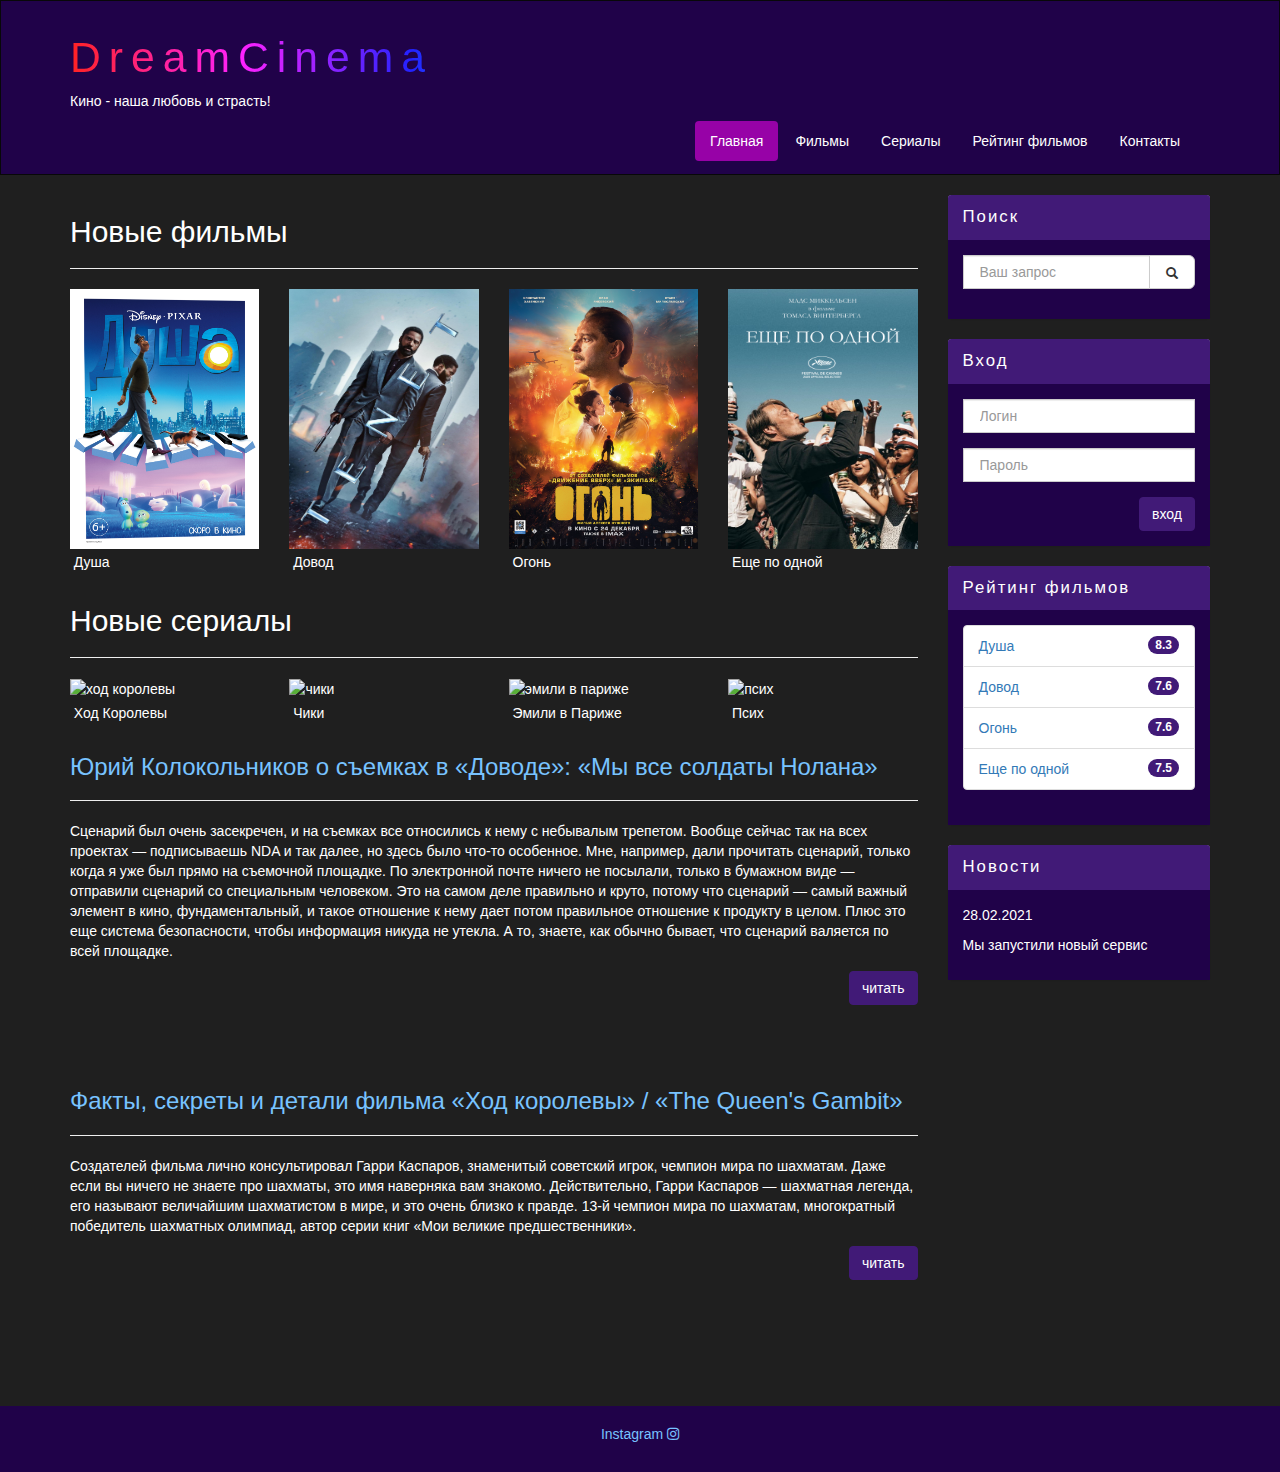
==== index.html @ dbef9700 "Init project" ====
<!DOCTYPE html>
<html lang="ru">
<head>
    <meta charset="utf-8">
    <meta http-equiv="X-UA-Compatible" content="IE=edge">
    <meta name="viewport" content="width=device-width, initial-scale=1">
    <!-- The above 3 meta tags *must* come first in the head; any other head content must come *after* these tags -->
    <title>DreamCinema bootstrap</title>
    <!-- Bootstrap -->
    <link href="assets/css/bootstrap.min.css" rel="stylesheet">
    <!-- Main Style -->
    <link href="assets/css/style.css" rel="stylesheet">
    <link href="https://cdnjs.cloudflare.com/ajax/libs/font-awesome/5.15.2/css/all.min.css" rel="stylesheet">
    <!-- HTML5 shim and Respond.js for IE8 support of HTML5 elements and media queries -->
    <!-- WARNING: Respond.js doesn't work if you view the page via file:// -->
    <!--[if lt IE 9]>
    <script src="https://oss.maxcdn.com/html5shiv/3.7.3/html5shiv.min.js"></script>
    <script src="https://oss.maxcdn.com/respond/1.4.2/respond.min.js"></script>
    <![endif]-->
</head>
<body>

<div class="container-fluid">
    <div class="row">
        <nav role="navigation" class="navbar navbar-inverse">
            <div class="container">
                <div class="navbar-header header">
                    <div class="row">
                        <div class="col-lg-12">
                            <h1><a href="#">DreamCinema</a></h1>
                            <p>Кино - наша любовь и страсть!</p>
                        </div>
                    </div>
                    <button type="button" data-target="#navbarCollapse" data-toggle="collapse" class="navbar-toggle">
                        <span class="sr-only">Toggle navigation</span>
                        <span class="icon-bar"></span>
                        <span class="icon-bar"></span>
                        <span class="icon-bar"></span>
                    </button>
                </div>
                <div id="navbarCollapse" class="collapse navbar-collapse navbar-right">
                    <ul class="nav nav-pills">
                        <li class="active"><a href="index.html">Главная</a></li>
                        <li><a href="films.html">Фильмы</a></li>
                        <li><a href="serials.html">Сериалы</a></li>
                        <li><a href="rating.html">Рейтинг фильмов</a></li>
                        <li><a href="contact.html">Контакты</a></li>
                    </ul>
                </div>
            </div>
        </nav>
    </div>
</div>

<div class="wrapper">
    <div class="container">
        <div class="row">

            <div class="col-lg-9">
                <form role="search" class="visible-xs">
                    <div class="form-group">
                        <div class="input-group">
                            <input type="search" class="form-control input-lg" placeholder="Ваш запрос">
                            <div class="input-group-btn">
                                <button class="btn btn-default btn-lg" type="submit"><i
                                        class="glyphicon glyphicon-search"></i></button>
                            </div>
                        </div>
                    </div>
                </form>

                <div class="billboard">

                    <h2>Новые фильмы</h2>
                    <hr>
                    <div class="row">
                        <div class="films_block col-lg-3 col-md-3 col-sm-3 col-xs-6">
                            <img src="assets/img/soul.png" alt="душа">
                            <div class="film_label">Душа</div>
                        </div>
                        <div class="films_block col-lg-3 col-md-3 col-sm-3 col-xs-6">
                            <img src="assets/img/dovod.jpg" alt="довод">
                            <div class="film_label">Довод</div>
                        </div>
                        <div class="films_block col-lg-3 col-md-3 col-sm-3 col-xs-6">
                            <img src="assets/img/fire.png" alt="огонь">
                            <div class="film_label">Огонь</div>
                        </div>
                        <div class="films_block col-lg-3 col-md-3 col-sm-3 col-xs-6">
                            <img src="assets/img/drunk.png" alt="еще по одной">
                            <div class="film_label">Еще по одной</div>
                        </div>
                    </div>

                    <div class="margin-8"></div>
                </div>

                <div class="billboard">

                    <h2>Новые сериалы</h2>
                    <hr>
                    <div class="row">

                        <div class="films_block col-lg-3 col-md-3 col-sm-3 col-xs-6">
                            <img src="https://avatars.mds.yandex.net/get-kinopoisk-image/1777765/c657ae89-e600-42a9-983f-6f4ee685b5b3/600x900"
                                 alt="ход королевы">
                            <div class="film_label">Ход Королевы</div>
                        </div>

                        <div class="films_block col-lg-3 col-md-3 col-sm-3 col-xs-6">
                            <img src="https://www.startfilm.ru/images/base/film/f_670888/big_startfilmru1440841.jpg"
                                 alt="чики">
                            <div class="film_label">Чики</div>
                        </div>

                        <div class="films_block col-lg-3 col-md-3 col-sm-3 col-xs-6">
                            <img src="https://avatars.mds.yandex.net/get-kinopoisk-image/1898899/3431b60d-1ff4-4e7a-a829-dd1a95e899a3/600x900"
                                 alt="эмили в париже">
                            <div class="film_label">Эмили в Париже</div>
                        </div>

                        <div class="films_block col-lg-3 col-md-3 col-sm-3 col-xs-6">
                            <img src="https://avatars.mds.yandex.net/get-kinopoisk-image/1629390/7fdfb6f0-8e21-4568-a04a-8312c1da8ebe/600x900"
                                 alt="псих">
                            <div class="film_label">Псих</div>
                        </div>
                    </div>
                    <div class="margin-8"></div>
                </div>

                <div class="article">
                    <a href="#"><h3>Юрий Колокольников о съемках в «Доводе»: «Мы все солдаты Нолана»</h3></a>
                    <hr>
                    <p>
                        Сценарий был очень засекречен, и на съемках все относились к нему с небывалым трепетом. Вообще
                        сейчас так на всех проектах — подписываешь NDA и так далее, но здесь было что-то особенное. Мне,
                        например, дали прочитать сценарий, только когда я уже был прямо на съемочной площадке. По
                        электронной почте ничего не посылали, только в бумажном виде — отправили сценарий со специальным
                        человеком. Это на самом деле правильно и круто, потому что сценарий — самый важный элемент в
                        кино,
                        фундаментальный, и такое отношение к нему дает потом правильное отношение к продукту в целом.
                        Плюс
                        это еще система безопасности, чтобы информация никуда не утекла. А то, знаете, как обычно
                        бывает,
                        что сценарий валяется по всей площадке.
                    </p>
                    <a href="#" class="btn btn-warning pull-right">читать</a>
                    <div class="margin-8 clear"></div>
                </div>

                <div class="article">
                    <a href="#"><h3>Факты, секреты и детали фильма «Ход королевы» / «The Queen's Gambit»</h3></a>
                    <hr>
                    <p>
                        Создателей фильма лично консультировал Гарри Каспаров, знаменитый советский игрок, чемпион мира
                        по
                        шахматам. Даже если вы ничего не знаете про шахматы, это имя наверняка вам знакомо.
                        Действительно,
                        Гарри Каспаров — шахматная легенда, его называют величайшим шахматистом в мире, и это очень
                        близко к
                        правде. 13-й чемпион мира по шахматам, многократный победитель шахматных олимпиад, автор серии
                        книг
                        «Мои великие предшественники».

                    </p>
                    <a href="#" class="btn btn-warning pull-right">читать</a>

                    <div class="margin-8 clear"></div>
                </div>
            </div>

            <div class="col-lg-3">
                <div class="panel panel-info hidden-xs">
                    <div class="panel-heading">
                        <div class="sidebar-header">Поиск</div>
                    </div>

                    <div class="panel-body">
                        <form role="search">
                            <div class="form-group">
                                <div class="input-group">
                                    <input type="search" class="form-control input-lg" placeholder="Ваш запрос">
                                    <div class="input-group-btn">
                                        <button class="btn btn-default btn-lg" type="submit"><i
                                                class="glyphicon glyphicon-search"></i></button>
                                    </div>
                                </div>
                            </div>
                        </form>
                    </div>
                </div>
                <div class="panel panel-info hidden-xs">
                    <div class="panel-heading">
                        <div class="sidebar-header">Вход</div>
                    </div>
                    <div class="panel-body">
                        <form role="form">
                            <div class="form-group">
                                <input type="text" class="form-control input-lg" placeholder="Логин">
                            </div>
                            <div class="form-group">
                                <input type="password" class="form-control input-lg" placeholder="Пароль">
                            </div>
                            <button type="submit" class="btn btn-warning pull-right">вход</button>
                        </form>
                    </div>
                </div>

                <div class="panel panel-info">
                    <div class="panel-heading">
                        <div class="sidebar-header">Рейтинг фильмов</div>
                    </div>
                    <div class="panel-body">
                        <ul class="list-group">

                            <li class="list-group-item list-group-warning">
                                <span class="badge">8.3</span>
                                <a href="show.html">Душа</a>
                            </li>

                            <li class="list-group-item list-group-warning">
                                <span class="badge">7.6</span>
                                <a href="#">Довод</a>
                            </li>

                            <li class="list-group-item list-group-warning">
                                <span class="badge">7.6</span>
                                <a href="#">Огонь</a>
                            </li>

                            <li class="list-group-item list-group-warning">
                                <span class="badge">7.5</span>
                                <a href="#">Еще по одной</a>
                            </li>

                        </ul>
                    </div>
                </div>

                <div class="panel panel-info">
                    <div class="panel-heading">
                        <div class="sidebar-header">Новости</div>
                    </div>
                    <div class="panel-body">
                        <p>28.02.2021</p>
                        <p>Мы запустили новый сервис</p>
                    </div>
                </div>

            </div>
        </div>
    </div>
    <div class="clear"></div>
</div>

<footer>
    <div class="container">
        <p class="text-center">
            <a href="https://www.instagram.com/_christooria_/">Instagram <i class="fab fa-instagram"></i></a>
        </p>
    </div>
</footer>

<!-- jQuery (necessary for Bootstrap's JavaScript plugins) -->
<script src="https://ajax.googleapis.com/ajax/libs/jquery/1.12.4/jquery.min.js"></script>
<!-- Include all compiled plugins (below), or include individual files as needed -->
<script src="assets/js/bootstrap.min.js"></script>
</body>
</html>
---- assets/css/style.css ----
/* @link https://colorscheme.ru/#4t41TKjkIw0w0 */

.header a, a:hover {
    color: #bbbbbb;
    text-decoration: none;
    color: transparent;
    -webkit-background-clip: text;
    background-clip: text;
    display: block;
    background-image: -webkit-gradient( linear, left top, right top, color-stop(0, #f22), color-stop(0.15, #f2f), color-stop(0.3, #22f), color-stop(0.45, #2ff), color-stop(0.6, #2f2),color-stop(0.75, #2f2), color-stop(0.9, #ff2), color-stop(1, #f22) );
}
}

p {
    color: #ffffff;
}

.navbar {
    border-radius: 0;
}

.navbar-header.header {
    width: 100%;
}

.header h1 {
    letter-spacing: 8px;
    font-size: 32pt;
    color: #1f1f1f;
}

.header p #id {
    color: #f1f1f1 !important;
    font-size: 90%;
    letter-spacing: 3px;
}

.article h3, .article h4 {
    color: #78c3ff;
}

.nav-pills > li.active > a, .nav-pills > li.active > a:focus, .nav-pills > li.active > a:hover {
    color: #fff;
    background-color: #9702A7;
}

.nav-pills > li > a {
    color: #fff;
}

.nav-pills > li > a:hover {
    background-color: #9702A7;
}

.navbar-inverse {
    padding: 1%;
    border-radius: 0;
    background-color: #200249;
}

@media (max-width: 767px) {
    .nav-pills > li {
        float: none;
    }

    .nav-pills {
        text-align: center;
    }

    .header h1 {
        letter-spacing: 5px;
        font-size: 280%;
    }

    .header {
        text-align: center;
    }
}

.clear {
    clear: both;
    height: 63px;
}

.wrapper {
    min-height: 100%;
}

html, body {
    height: 100%;
    background-color: #1f1f1f;
    color: #ffffff;
}

.films_block img {
    width: 100%;
    height: 260px;
}

.film_block img {
    width: 100%;
    height: 100%;
}

.serial_block img {
    width: 100%;
    height: 100%;
}

.film_label {
    padding: 2%;
    margin-bottom: 4%;
}

.panel {
    border: none;
}

.panel-body {
    background-color: #200249;
}

.panel-info > .panel-heading {
    background-color: #411a77;
    color: #fff;
    border-color: transparent;
}

.sidebar-header {
    font-size: 120%;
    letter-spacing: 2px;
}

.form-control {
    font-size: 14px;
    border-radius: 0;
}

.input-lg {
    font-size: 14px;
    height: 34px;
}

.btn-lg {
    height: 34px;
    font-size: 12px;
}

.list-group-item-warning {
    color: #9702A7;
    background-color: #ffffff;
}

.badge {
    background-color: #411a77;
}

.btn-warning {
    color: #fff;
    background-color: #411a77;
    border-color: #411a77;
}

.btn-warning:hover {
    color: #fff;
    background-color: #9702A7;
    border-color: #411a77;
}

.info-block {
    font-size: 120%;
    background-color: #0f0f0f;
    border-color: #0f0f0f;
}

.info-block .badge {
    font-size: 80%;
    background-color: #9702A7;
    color: #0f0f0f;
}

.info-block span {
    margin-right: 3%;
}

.well {
    background-color: #0f0f0f;
    border-color: #0f0f0f;
    color: #ffffff;
}

textarea.form-control {
    height: 200px;
}

.table tbody>tr>td.vert-align {
    vertical-align: center;
    color: #ffffff;
}

.table-hover>tbody>tr:hover {
    background-color: rgb(65 26 119 / 45%);
    transition: background-color 100ms linear;
}

footer {
    color: #ffffff;
    background-color: #200249;
    padding: 17px 0 18px 0;
    border-top: 1px solid #200249;
}

footer a, a:hover {
    color: #78c3ff;
}
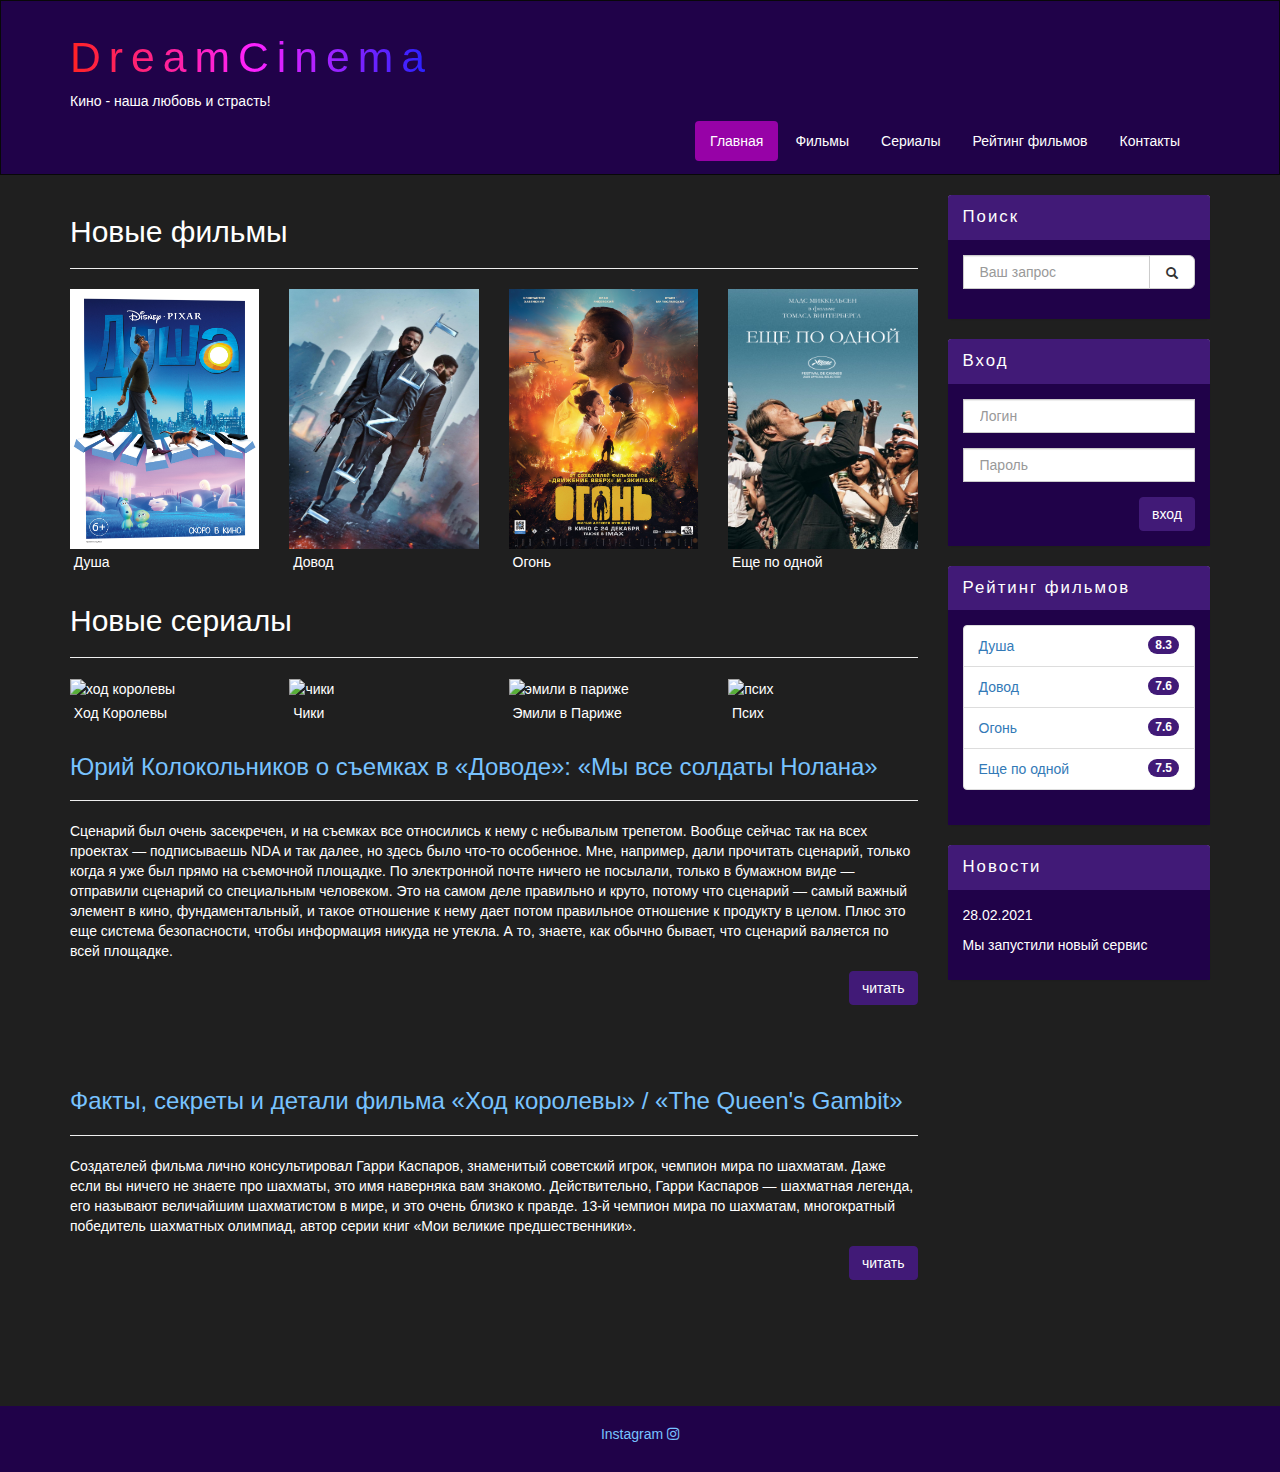
==== commit d57a246a: "Init project" ====
--- a/index.html
+++ b/index.html
@@ -26,7 +26,7 @@
             <div class="container">
                 <div class="navbar-header header">
                     <div class="row">
-                        <div class="col-lg-12">
+                        <div class="col-lg-12 header-logo">
                             <h1><a href="#">DreamCinema</a></h1>
                             <p>Кино - наша любовь и страсть!</p>
                         </div>
@@ -57,7 +57,7 @@
         <div class="row">
 
             <div class="col-lg-9">
-                <form role="search" class="visible-xs">
+                <form role="search" class="visible-sm">
                     <div class="form-group">
                         <div class="input-group">
                             <input type="search" class="form-control input-lg" placeholder="Ваш запрос">
@@ -170,7 +170,7 @@
             </div>
 
             <div class="col-lg-3">
-                <div class="panel panel-info hidden-xs">
+                <div class="panel panel-info hidden-sm">
                     <div class="panel-heading">
                         <div class="sidebar-header">Поиск</div>
                     </div>
@@ -189,7 +189,7 @@
                         </form>
                     </div>
                 </div>
-                <div class="panel panel-info hidden-xs">
+                <div class="panel panel-info hidden-sm">
                     <div class="panel-heading">
                         <div class="sidebar-header">Вход</div>
                     </div>
--- a/assets/css/style.css
+++ b/assets/css/style.css
@@ -1,14 +1,18 @@
 /* @link https://colorscheme.ru/#4t41TKjkIw0w0 */
 
-.header a, a:hover {
+.header .header-logo a,
+.header .header-logo a:hover {
     color: #bbbbbb;
     text-decoration: none;
     color: transparent;
     -webkit-background-clip: text;
     background-clip: text;
-    display: block;
-    background-image: -webkit-gradient( linear, left top, right top, color-stop(0, #f22), color-stop(0.15, #f2f), color-stop(0.3, #22f), color-stop(0.45, #2ff), color-stop(0.6, #2f2),color-stop(0.75, #2f2), color-stop(0.9, #ff2), color-stop(1, #f22) );
-}
+    display: initial;
+    background-image: -webkit-gradient(linear, left top, right top,
+        color-stop(0, #f22),
+        color-stop(0.5, #f2f),
+        color-stop(1, #22f)
+    );
 }
 
 p {
@@ -193,12 +197,12 @@
     height: 200px;
 }
 
-.table tbody>tr>td.vert-align {
+.table tbody > tr > td.vert-align {
     vertical-align: center;
     color: #ffffff;
 }
 
-.table-hover>tbody>tr:hover {
+.table-hover > tbody > tr:hover {
     background-color: rgb(65 26 119 / 45%);
     transition: background-color 100ms linear;
 }
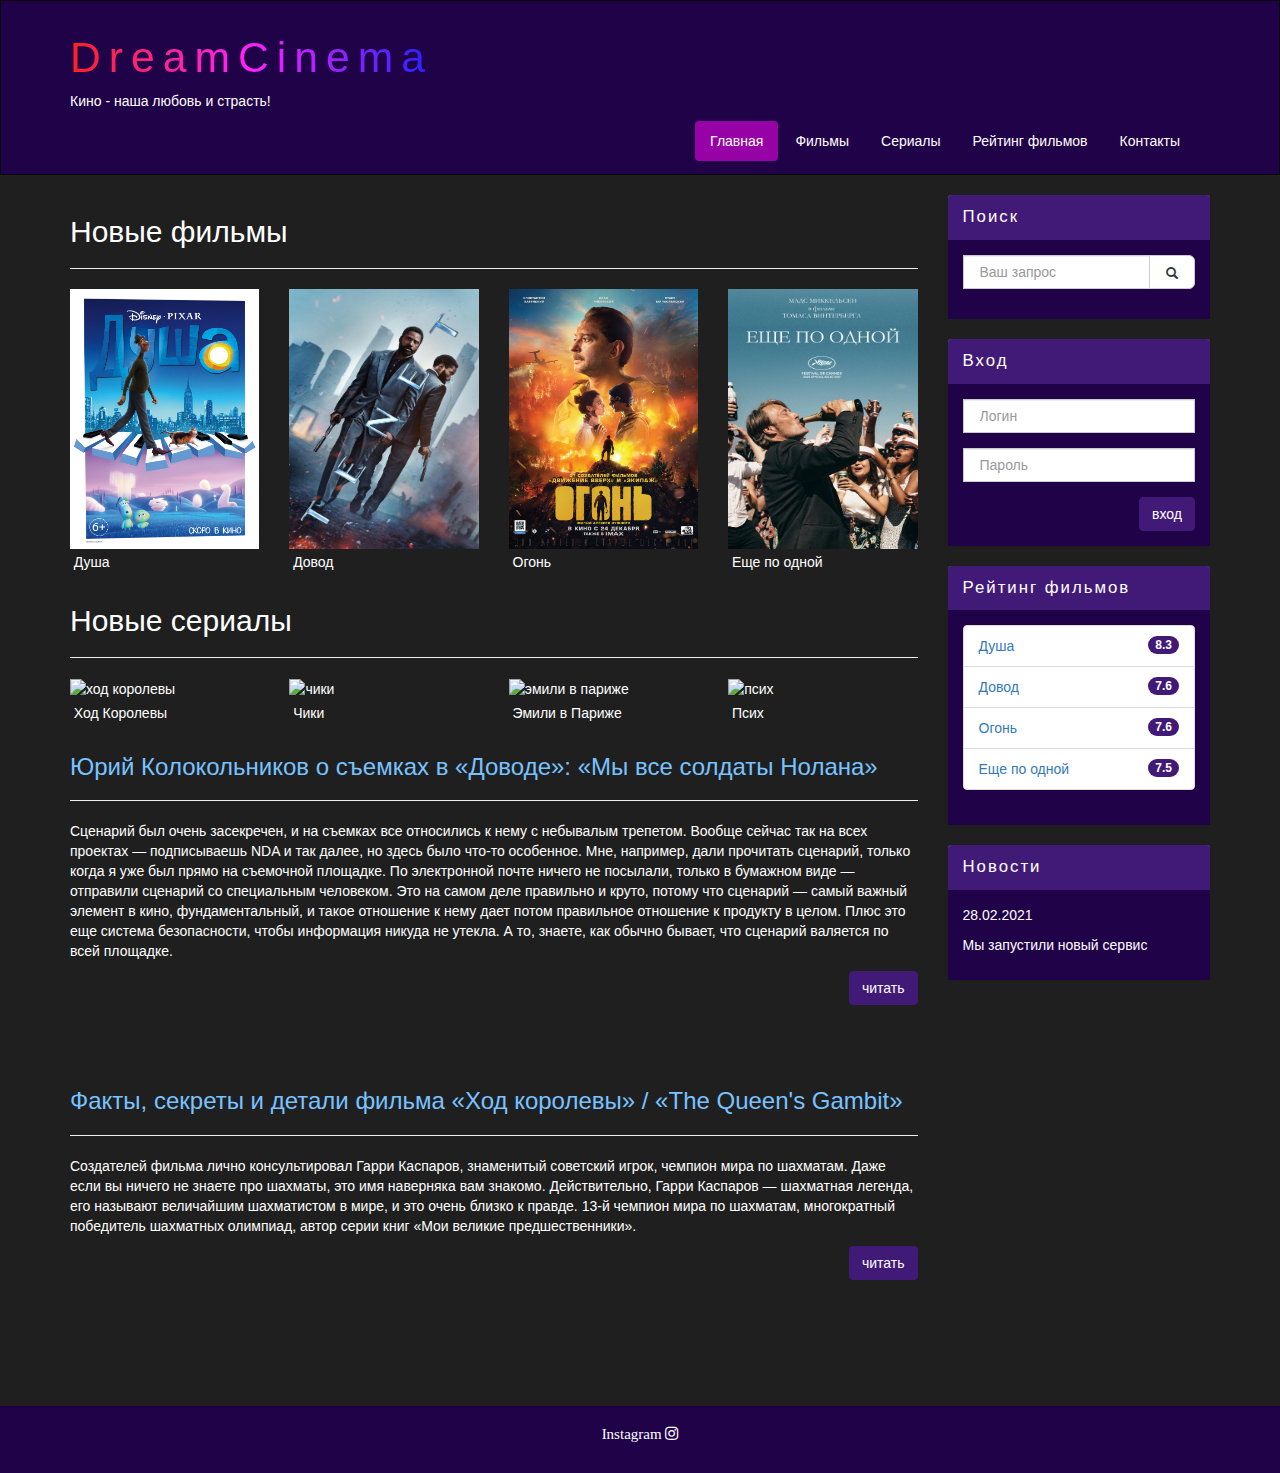
==== commit 07d62854: "Init project" ====
--- a/index.html
+++ b/index.html
@@ -9,7 +9,7 @@
     <!-- Bootstrap -->
     <link href="assets/css/bootstrap.min.css" rel="stylesheet">
     <!-- Main Style -->
-    <link href="assets/css/style.css" rel="stylesheet">
+    <link href="assets/css/style.css?2" rel="stylesheet">
     <link href="https://cdnjs.cloudflare.com/ajax/libs/font-awesome/5.15.2/css/all.min.css" rel="stylesheet">
     <!-- HTML5 shim and Respond.js for IE8 support of HTML5 elements and media queries -->
     <!-- WARNING: Respond.js doesn't work if you view the page via file:// -->
@@ -57,7 +57,7 @@
         <div class="row">
 
             <div class="col-lg-9">
-                <form role="search" class="visible-sm">
+                <form role="search" class="visible-sm visible-xs">
                     <div class="form-group">
                         <div class="input-group">
                             <input type="search" class="form-control input-lg" placeholder="Ваш запрос">
@@ -170,7 +170,7 @@
             </div>
 
             <div class="col-lg-3">
-                <div class="panel panel-info hidden-sm">
+                <div class="panel panel-info hidden-sm hidden-xs">
                     <div class="panel-heading">
                         <div class="sidebar-header">Поиск</div>
                     </div>
@@ -189,7 +189,7 @@
                         </form>
                     </div>
                 </div>
-                <div class="panel panel-info hidden-sm">
+                <div class="panel panel-info hidden-sm hidden-xs">
                     <div class="panel-heading">
                         <div class="sidebar-header">Вход</div>
                     </div>
--- a/assets/css/style.css
+++ b/assets/css/style.css
@@ -215,8 +215,10 @@
 }
 
 footer a, a:hover {
-    color: #78c3ff;
-}
-
-
-
+    color: #ffffff;
+    font-family: "Droid Serif";
+    font-size: 15px;
+}
+
+
+
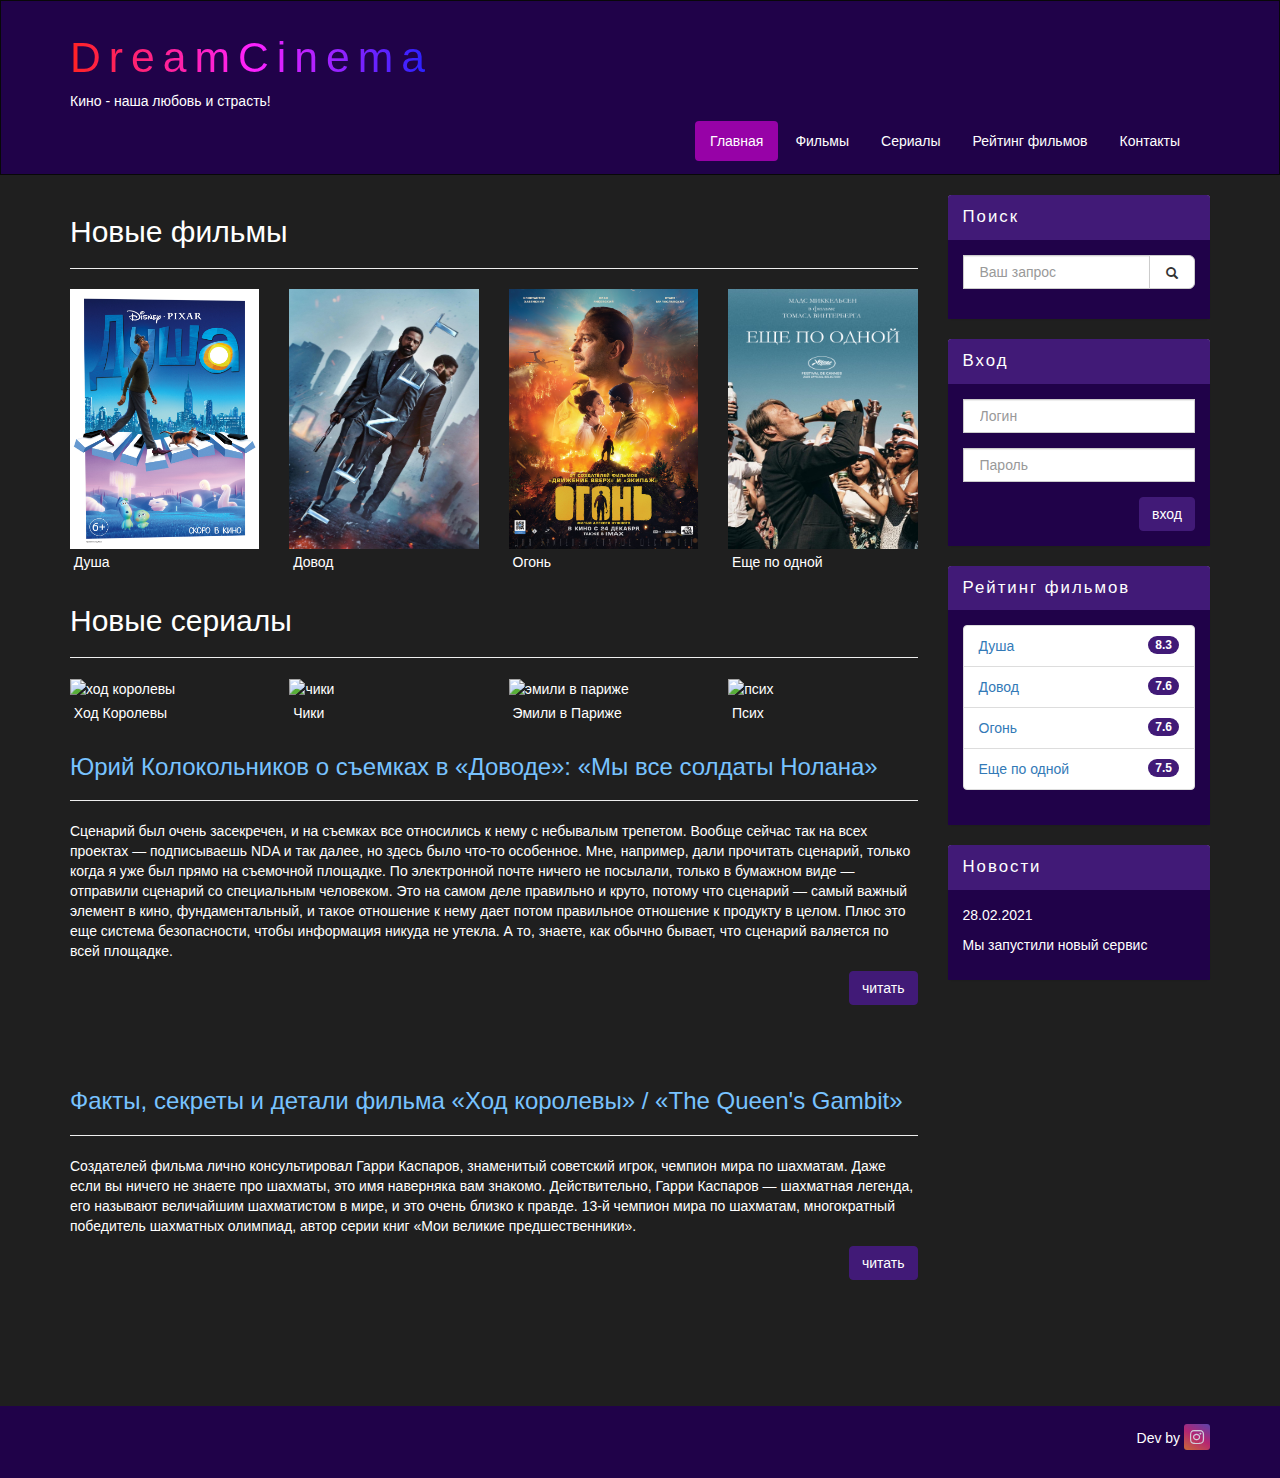
==== commit d8b1fe11: "Change inst link" ====
--- a/index.html
+++ b/index.html
@@ -255,8 +255,11 @@
 
 <footer>
     <div class="container">
-        <p class="text-center">
-            <a href="https://www.instagram.com/_christooria_/">Instagram <i class="fab fa-instagram"></i></a>
+        <p class="text-right">
+            Dev by
+            <a href="https://www.instagram.com/_christooria_/" target="_blank" class="button--icon button--instagram">
+                <i class="fab fa-instagram"></i>
+            </a>
         </p>
     </div>
 </footer>
--- a/assets/css/style.css
+++ b/assets/css/style.css
@@ -101,9 +101,17 @@
     height: 260px;
 }
 
+.film_block {
+    margin-bottom: 25px;
+}
+
 .film_block img {
     width: 100%;
     height: 100%;
+}
+
+.serial_block {
+    margin-bottom: 25px;
 }
 
 .serial_block img {
@@ -214,11 +222,36 @@
     border-top: 1px solid #200249;
 }
 
-footer a, a:hover {
+footer a {
     color: #ffffff;
     font-family: "Droid Serif";
-    font-size: 15px;
-}
-
-
-
+}
+
+.button--icon {
+    width: 26px;
+    height: 26px;
+    font-size: 16px;
+    line-height: 28px;
+    position: relative;
+    display: inline-block;
+    border: none;
+    border-radius: 3px;
+    text-align: center;
+    font-weight: 600;
+    text-decoration: none;
+    cursor: pointer;
+    transition: 250ms linear;
+    opacity: 0.8;
+}
+
+.button--icon:hover,
+.button--icon:active {
+    color: #fff;
+    opacity: 1;
+}
+
+.button--instagram {
+    background: linear-gradient(29.61deg, #f38334 0%, #da2e7d 50.39%, #6b54c6 100%);
+    color: #fff;
+}
+
